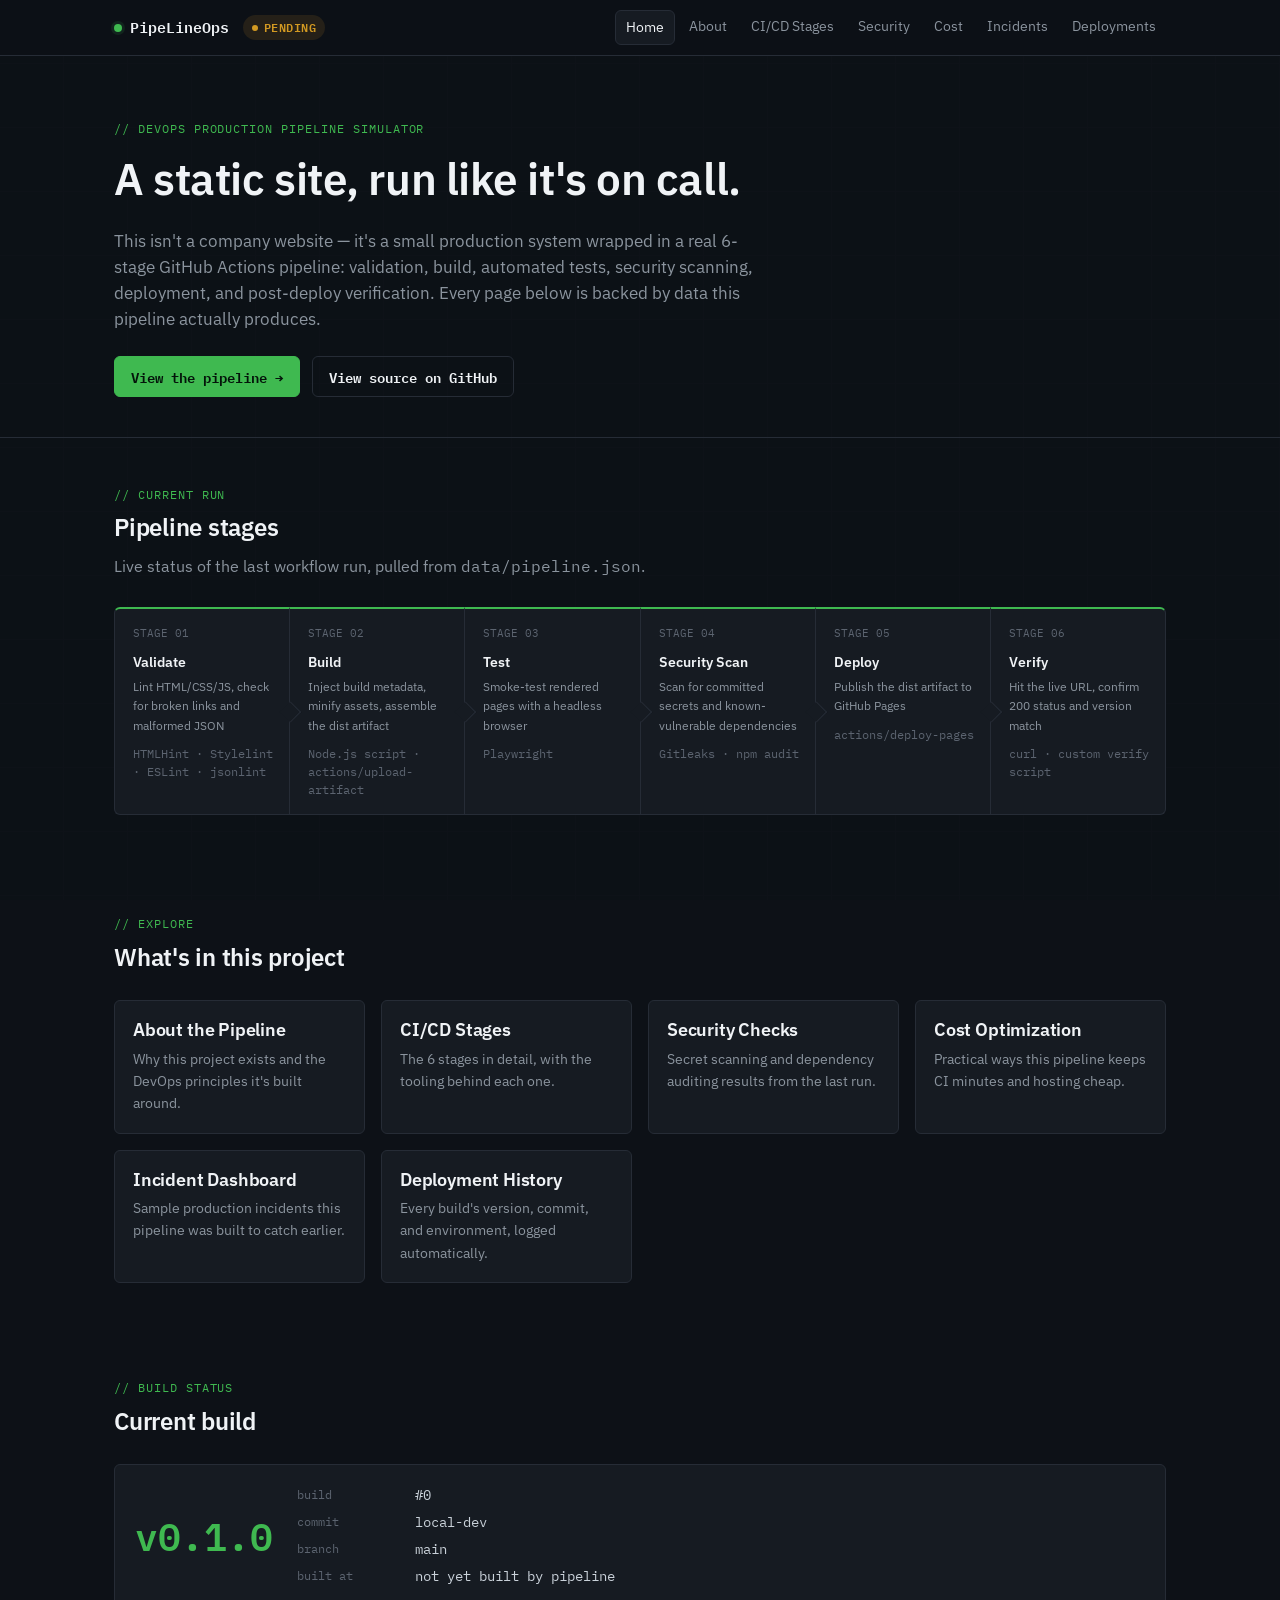
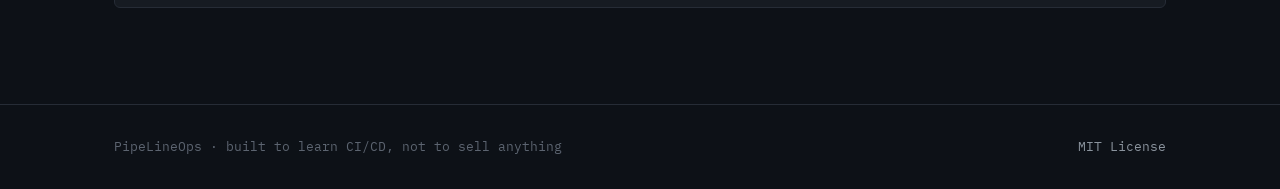
==== index.html @ 0829b1a0 "Initial commit: static site + 6-stage CI/CD pipeline" ====
<!DOCTYPE html>
<html lang="en">
<head>
<meta charset="UTF-8" />
<meta name="viewport" content="width=device-width, initial-scale=1.0" />
<title>PipeLineOps — DevOps Production Pipeline Simulator</title>
<meta name="description" content="A simulated production site wrapped in a real 6-stage GitHub Actions CI/CD pipeline: validation, build, test, security scan, deploy, verify." />
<link rel="preconnect" href="https://fonts.googleapis.com">
<link href="https://fonts.googleapis.com/css2?family=IBM+Plex+Mono:wght@400;500;600&family=IBM+Plex+Sans:wght@400;500;600;700&display=swap" rel="stylesheet">
<link rel="stylesheet" href="css/style.css" />
<link rel="stylesheet" href="css/dashboard.css" />
<link rel="stylesheet" href="css/responsive.css" />
<script>window.PIPELINEOPS_DATA_ROOT = "data/";</script>
</head>
<body>
<a class="skip-link" href="#main">Skip to content</a>

<header class="site-header">
  <div class="container">
    <div class="brand"><span class="dot"></span> PipeLineOps <span data-build-status class="badge badge--success" style="margin-left:6px">success</span></div>
    <button class="nav-toggle" aria-expanded="false" aria-label="Toggle navigation">menu</button>
    <nav class="main-nav">
      <a href="index.html" aria-current="page">Home</a>
      <a href="pages/about.html">About</a>
      <a href="pages/pipeline.html">CI/CD Stages</a>
      <a href="pages/security.html">Security</a>
      <a href="pages/cost.html">Cost</a>
      <a href="pages/incidents.html">Incidents</a>
      <a href="pages/deployment.html">Deployments</a>
    </nav>
  </div>
</header>

<main id="main">
  <section class="hero">
    <div class="container">
      <span class="eyebrow">// devops production pipeline simulator</span>
      <h1>A static site, run like it's on call.</h1>
      <p class="lead">This isn't a company website — it's a small production system wrapped in a real
        6-stage GitHub Actions pipeline: validation, build, automated tests, security scanning,
        deployment, and post-deploy verification. Every page below is backed by data this pipeline
        actually produces.</p>
      <div class="hero-actions">
        <a class="btn btn--primary" href="pages/pipeline.html">View the pipeline →</a>
        <a class="btn btn--ghost" href="https://github.com" target="_blank" rel="noopener">View source on GitHub</a>
      </div>
    </div>
  </section>

  <section>
    <div class="container">
      <div class="section-head">
        <span class="eyebrow">// current run</span>
        <h2>Pipeline stages</h2>
        <p>Live status of the last workflow run, pulled from <code>data/pipeline.json</code>.</p>
      </div>
      <div class="stage-tracker" data-stage-tracker>
        <p>Loading pipeline status…</p>
      </div>
    </div>
  </section>

  <section>
    <div class="container">
      <div class="section-head">
        <span class="eyebrow">// explore</span>
        <h2>What's in this project</h2>
      </div>
      <div class="card-grid">
        <a class="card" href="pages/about.html">
          <h3>About the Pipeline</h3>
          <p>Why this project exists and the DevOps principles it's built around.</p>
        </a>
        <a class="card" href="pages/pipeline.html">
          <h3>CI/CD Stages</h3>
          <p>The 6 stages in detail, with the tooling behind each one.</p>
        </a>
        <a class="card" href="pages/security.html">
          <h3>Security Checks</h3>
          <p>Secret scanning and dependency auditing results from the last run.</p>
        </a>
        <a class="card" href="pages/cost.html">
          <h3>Cost Optimization</h3>
          <p>Practical ways this pipeline keeps CI minutes and hosting cheap.</p>
        </a>
        <a class="card" href="pages/incidents.html">
          <h3>Incident Dashboard</h3>
          <p>Sample production incidents this pipeline was built to catch earlier.</p>
        </a>
        <a class="card" href="pages/deployment.html">
          <h3>Deployment History</h3>
          <p>Every build's version, commit, and environment, logged automatically.</p>
        </a>
      </div>
    </div>
  </section>

  <section>
    <div class="container">
      <div class="section-head">
        <span class="eyebrow">// build status</span>
        <h2>Current build</h2>
      </div>
      <div class="panel version-card">
        <div class="version-number" data-version>v0.0.0</div>
        <div class="version-meta">
          <div class="row"><span class="k">build</span><span class="v" data-build-number>#0</span></div>
          <div class="row"><span class="k">commit</span><span class="v" data-commit-sha>—</span></div>
          <div class="row"><span class="k">branch</span><span class="v" data-branch>—</span></div>
          <div class="row"><span class="k">built at</span><span class="v" data-built-at>—</span></div>
        </div>
      </div>
    </div>
  </section>
</main>

<footer class="site-footer">
  <div class="container">
    <span>PipeLineOps · built to learn CI/CD, not to sell anything</span>
    <span><a href="LICENSE">MIT License</a></span>
  </div>
</footer>

<script src="js/navigation.js"></script>
<script src="js/app.js"></script>
<script src="js/version.js"></script>
</body>
</html>
---- css/style.css ----
/* =========================================================
   PipeLineOps — base styles
   Design language: real CI/CD dashboard, not a marketing site.
   Palette lifted from GitHub Actions run logs / status semantics.
   ========================================================= */

:root {
  /* Surfaces */
  --bg: #0d1117;
  --bg-raised: #12181f;
  --panel: #161b22;
  --panel-border: #262c36;
  --panel-hover: #1c2128;

  /* Text */
  --text: #c9d1d9;
  --text-dim: #8b949e;
  --text-faint: #5c6470;
  --text-bright: #f0f3f6;

  /* Status semantics — same meaning everywhere in the app */
  --status-success: #3fb950;
  --status-success-bg: rgba(63, 185, 80, 0.12);
  --status-warning: #d29922;
  --status-warning-bg: rgba(210, 153, 34, 0.12);
  --status-fail: #f85149;
  --status-fail-bg: rgba(248, 81, 73, 0.12);
  --status-info: #58a6ff;
  --status-info-bg: rgba(88, 166, 255, 0.12);
  --status-running: #a371f7;
  --status-running-bg: rgba(163, 113, 247, 0.12);

  /* Type */
  --font-sans: "IBM Plex Sans", -apple-system, "Segoe UI", sans-serif;
  --font-mono: "IBM Plex Mono", "SFMono-Regular", Consolas, monospace;

  --radius: 6px;
  --header-h: 56px;
}

* { box-sizing: border-box; }

html { scroll-behavior: smooth; }

body {
  margin: 0;
  background: var(--bg);
  background-image:
    linear-gradient(var(--panel-border) 1px, transparent 1px),
    linear-gradient(90deg, var(--panel-border) 1px, transparent 1px);
  background-size: 64px 64px;
  background-attachment: fixed;
  background-position: -1px -1px;
  color: var(--text);
  font-family: var(--font-sans);
  line-height: 1.55;
  -webkit-font-smoothing: antialiased;
}

/* subtle grid only shows through on true black areas */
body::before {
  content: "";
  position: fixed;
  inset: 0;
  background: var(--bg);
  opacity: 0.94;
  z-index: -1;
}

a { color: var(--status-info); text-decoration: none; }
a:hover { text-decoration: underline; }
a:focus-visible, button:focus-visible, [tabindex]:focus-visible {
  outline: 2px solid var(--status-info);
  outline-offset: 2px;
}

h1, h2, h3, h4 {
  font-family: var(--font-sans);
  color: var(--text-bright);
  font-weight: 600;
  line-height: 1.25;
  margin: 0 0 0.5em;
  letter-spacing: -0.01em;
}
h1 { font-size: clamp(1.9rem, 3vw + 1rem, 2.75rem); }
h2 { font-size: 1.5rem; }
h3 { font-size: 1.125rem; }

p { color: var(--text-dim); margin: 0 0 1em; }

code, .mono { font-family: var(--font-mono); }

.container {
  max-width: 1100px;
  margin: 0 auto;
  padding: 0 24px;
}

/* ---------- header / nav ---------- */
.site-header {
  position: sticky;
  top: 0;
  z-index: 50;
  height: var(--header-h);
  display: flex;
  align-items: center;
  background: rgba(13, 17, 23, 0.88);
  backdrop-filter: blur(8px);
  border-bottom: 1px solid var(--panel-border);
}

.site-header .container {
  display: flex;
  align-items: center;
  justify-content: space-between;
  gap: 16px;
  width: 100%;
}

.brand {
  display: flex;
  align-items: center;
  gap: 8px;
  font-family: var(--font-mono);
  font-weight: 600;
  color: var(--text-bright);
  font-size: 0.95rem;
}
.brand .dot {
  width: 8px; height: 8px; border-radius: 50%;
  background: var(--status-success);
  box-shadow: 0 0 0 3px var(--status-success-bg);
  animation: pulse 2.2s ease-in-out infinite;
}
@keyframes pulse {
  0%, 100% { opacity: 1; }
  50% { opacity: 0.4; }
}

.main-nav { display: flex; gap: 4px; }
.main-nav a {
  color: var(--text-dim);
  font-size: 0.875rem;
  padding: 6px 10px;
  border-radius: var(--radius);
  text-decoration: none;
}
.main-nav a:hover { color: var(--text-bright); background: var(--panel-hover); }
.main-nav a[aria-current="page"] {
  color: var(--text-bright);
  background: var(--panel);
  border: 1px solid var(--panel-border);
}

.nav-toggle {
  display: none;
  background: none;
  border: 1px solid var(--panel-border);
  color: var(--text-bright);
  border-radius: var(--radius);
  padding: 6px 10px;
  font-family: var(--font-mono);
  cursor: pointer;
}

/* ---------- badges / status chips ---------- */
.badge {
  display: inline-flex;
  align-items: center;
  gap: 6px;
  font-family: var(--font-mono);
  font-size: 0.75rem;
  font-weight: 600;
  padding: 3px 9px;
  border-radius: 999px;
  text-transform: uppercase;
  letter-spacing: 0.04em;
  white-space: nowrap;
}
.badge::before {
  content: "";
  width: 6px; height: 6px; border-radius: 50%;
  background: currentColor;
}
.badge--success { color: var(--status-success); background: var(--status-success-bg); }
.badge--warning { color: var(--status-warning); background: var(--status-warning-bg); }
.badge--fail    { color: var(--status-fail);    background: var(--status-fail-bg); }
.badge--info    { color: var(--status-info);    background: var(--status-info-bg); }
.badge--running { color: var(--status-running); background: var(--status-running-bg); }

/* ---------- panels / cards ---------- */
.panel {
  background: var(--panel);
  border: 1px solid var(--panel-border);
  border-radius: var(--radius);
  padding: 20px;
}

.card-grid {
  display: grid;
  grid-template-columns: repeat(auto-fit, minmax(240px, 1fr));
  gap: 16px;
}

.card {
  background: var(--panel);
  border: 1px solid var(--panel-border);
  border-radius: var(--radius);
  padding: 18px;
  transition: border-color 0.15s ease, transform 0.15s ease;
}
.card:hover { border-color: #3a4351; transform: translateY(-2px); }
.card h3 { margin-bottom: 6px; }
.card p { margin-bottom: 0; font-size: 0.9rem; }

/* ---------- hero ---------- */
.hero {
  padding: 64px 0 40px;
  border-bottom: 1px solid var(--panel-border);
}
.eyebrow {
  font-family: var(--font-mono);
  font-size: 0.75rem;
  color: var(--status-success);
  text-transform: uppercase;
  letter-spacing: 0.08em;
  margin-bottom: 12px;
  display: block;
}
.hero p.lead {
  font-size: 1.05rem;
  max-width: 640px;
}
.hero-actions { display: flex; gap: 12px; margin-top: 24px; flex-wrap: wrap; }

.btn {
  font-family: var(--font-mono);
  font-size: 0.85rem;
  font-weight: 600;
  padding: 9px 16px;
  border-radius: var(--radius);
  border: 1px solid var(--panel-border);
  cursor: pointer;
  display: inline-flex;
  align-items: center;
  gap: 8px;
}
.btn--primary {
  background: var(--status-success);
  color: #04140a;
  border-color: var(--status-success);
}
.btn--primary:hover { text-decoration: none; filter: brightness(1.08); }
.btn--ghost { background: transparent; color: var(--text-bright); }
.btn--ghost:hover { text-decoration: none; background: var(--panel-hover); }

/* ---------- sections ---------- */
section { padding: 48px 0; }
.section-head { margin-bottom: 28px; }
.section-head .eyebrow { margin-bottom: 8px; }

/* ---------- terminal block ---------- */
.terminal {
  background: #01040a;
  border: 1px solid var(--panel-border);
  border-radius: var(--radius);
  overflow: hidden;
  font-family: var(--font-mono);
  font-size: 0.82rem;
}
.terminal-bar {
  display: flex;
  gap: 6px;
  padding: 10px 12px;
  background: var(--bg-raised);
  border-bottom: 1px solid var(--panel-border);
}
.terminal-bar span {
  width: 10px; height: 10px; border-radius: 50%;
  background: var(--panel-border);
}
.terminal-body { padding: 16px; color: #8ec07c; white-space: pre-wrap; }
.terminal-body .line-dim { color: var(--text-faint); }
.terminal-body .line-info { color: var(--status-info); }
.terminal-body .line-warn { color: var(--status-warning); }

/* ---------- table ---------- */
table { width: 100%; border-collapse: collapse; font-size: 0.9rem; }
th, td {
  text-align: left;
  padding: 10px 12px;
  border-bottom: 1px solid var(--panel-border);
}
th {
  font-family: var(--font-mono);
  font-size: 0.72rem;
  text-transform: uppercase;
  letter-spacing: 0.05em;
  color: var(--text-faint);
}
tbody tr:hover { background: var(--panel-hover); }

/* ---------- footer ---------- */
.site-footer {
  border-top: 1px solid var(--panel-border);
  padding: 32px 0;
  margin-top: 48px;
}
.site-footer .container {
  display: flex;
  justify-content: space-between;
  flex-wrap: wrap;
  gap: 12px;
  font-size: 0.8rem;
  color: var(--text-faint);
  font-family: var(--font-mono);
}
.site-footer a { color: var(--text-dim); }

/* ---------- misc ---------- */
.stat {
  font-family: var(--font-mono);
  font-size: 1.9rem;
  color: var(--text-bright);
  font-weight: 600;
}
.stat-label {
  font-size: 0.72rem;
  color: var(--text-faint);
  text-transform: uppercase;
  letter-spacing: 0.06em;
}
.skip-link {
  position: absolute;
  left: -999px;
  top: 0;
  background: var(--status-info);
  color: #04140a;
  padding: 8px 12px;
  z-index: 100;
}
.skip-link:focus { left: 8px; top: 8px; }

@media (prefers-reduced-motion: reduce) {
  * { animation-duration: 0.001ms !important; transition-duration: 0.001ms !important; }
}
---- css/dashboard.css ----
/* =========================================================
   PipeLineOps — dashboard & pipeline visualization styles
   ========================================================= */

/* ---------- Signature element: the stage tracker ----------
   A horizontal run of the 6 pipeline stages, styled like a
   real CI run view. Order carries real information here
   (stages execute in sequence), so numbering is earned. */

.stage-tracker {
  display: flex;
  align-items: stretch;
  gap: 0;
  overflow-x: auto;
  padding-bottom: 4px;
}

.stage {
  flex: 1 1 0;
  min-width: 150px;
  position: relative;
  background: var(--panel);
  border: 1px solid var(--panel-border);
  padding: 16px 16px 16px 18px;
}
.stage:not(:last-child) { border-right: none; }
.stage:first-child { border-radius: var(--radius) 0 0 var(--radius); }
.stage:last-child { border-radius: 0 var(--radius) var(--radius) 0; }

.stage::after {
  content: "";
  position: absolute;
  right: -9px;
  top: 50%;
  transform: translateY(-50%) rotate(45deg);
  width: 14px; height: 14px;
  background: var(--panel);
  border-top: 1px solid var(--panel-border);
  border-right: 1px solid var(--panel-border);
  z-index: 2;
}
.stage:last-child::after { display: none; }

.stage-num {
  font-family: var(--font-mono);
  font-size: 0.7rem;
  color: var(--text-faint);
  display: block;
  margin-bottom: 8px;
}
.stage-name {
  font-weight: 600;
  color: var(--text-bright);
  font-size: 0.9rem;
  margin-bottom: 4px;
}
.stage-desc {
  font-size: 0.78rem;
  color: var(--text-dim);
  margin-bottom: 10px;
  min-height: 32px;
}

.stage[data-status="success"] { border-top: 2px solid var(--status-success); }
.stage[data-status="warning"] { border-top: 2px solid var(--status-warning); }
.stage[data-status="fail"]    { border-top: 2px solid var(--status-fail); }
.stage[data-status="running"] { border-top: 2px solid var(--status-running); }
.stage[data-status="pending"] { border-top: 2px solid var(--panel-border); }

.stage[data-status="success"]::after,
.stage[data-status="pending"]::after { background: var(--panel); }

@keyframes stage-in {
  from { opacity: 0; transform: translateY(6px); }
  to { opacity: 1; transform: translateY(0); }
}
.stage { animation: stage-in 0.4s ease backwards; }
.stage:nth-child(1) { animation-delay: 0.03s; }
.stage:nth-child(2) { animation-delay: 0.09s; }
.stage:nth-child(3) { animation-delay: 0.15s; }
.stage:nth-child(4) { animation-delay: 0.21s; }
.stage:nth-child(5) { animation-delay: 0.27s; }
.stage:nth-child(6) { animation-delay: 0.33s; }

/* ---------- version card ---------- */
.version-card {
  display: grid;
  grid-template-columns: auto 1fr;
  gap: 24px;
  align-items: center;
}
.version-number {
  font-family: var(--font-mono);
  font-size: 2.4rem;
  color: var(--status-success);
  font-weight: 600;
  line-height: 1;
}
.version-meta { display: grid; gap: 6px; font-size: 0.85rem; }
.version-meta .row { display: flex; gap: 8px; }
.version-meta .k { color: var(--text-faint); min-width: 110px; font-family: var(--font-mono); font-size: 0.78rem; }
.version-meta .v { color: var(--text); font-family: var(--font-mono); }

/* ---------- incident feed ---------- */
.incident {
  display: grid;
  grid-template-columns: 90px 1fr auto;
  gap: 16px;
  align-items: start;
  padding: 16px 0;
  border-bottom: 1px solid var(--panel-border);
}
.incident:last-child { border-bottom: none; }
.incident-sev {
  font-family: var(--font-mono);
  font-size: 0.7rem;
  text-transform: uppercase;
  letter-spacing: 0.04em;
  padding-top: 2px;
}
.incident-sev--sev1 { color: var(--status-fail); }
.incident-sev--sev2 { color: var(--status-warning); }
.incident-sev--sev3 { color: var(--status-info); }
.incident h4 { margin: 0 0 4px; color: var(--text-bright); font-size: 0.95rem; }
.incident .meta { font-size: 0.78rem; color: var(--text-faint); font-family: var(--font-mono); }
.incident .impact { font-size: 0.85rem; color: var(--text-dim); margin-top: 6px; }

/* ---------- security scan list ---------- */
.scan-row {
  display: grid;
  grid-template-columns: 1fr auto auto;
  gap: 12px;
  align-items: center;
  padding: 12px 0;
  border-bottom: 1px solid var(--panel-border);
  font-size: 0.88rem;
}
.scan-row:last-child { border-bottom: none; }
.scan-row .tool { font-family: var(--font-mono); color: var(--text-bright); }
.scan-row .findings { color: var(--text-faint); font-size: 0.8rem; }

/* ---------- deployment history table extras ---------- */
.env-tag {
  font-family: var(--font-mono);
  font-size: 0.7rem;
  padding: 2px 7px;
  border-radius: 4px;
  background: var(--panel-hover);
  color: var(--text-dim);
  border: 1px solid var(--panel-border);
}

/* ---------- cost tips ---------- */
.cost-tip {
  display: flex;
  gap: 14px;
  padding: 16px 0;
  border-bottom: 1px solid var(--panel-border);
}
.cost-tip:last-child { border-bottom: none; }
.cost-tip .save {
  font-family: var(--font-mono);
  color: var(--status-success);
  font-weight: 600;
  font-size: 0.85rem;
  min-width: 90px;
}

/* ---------- architecture diagram (pure CSS) ---------- */
.arch-diagram {
  display: flex;
  align-items: center;
  gap: 8px;
  flex-wrap: wrap;
  padding: 24px;
}
.arch-node {
  font-family: var(--font-mono);
  font-size: 0.8rem;
  background: var(--bg-raised);
  border: 1px solid var(--panel-border);
  border-radius: var(--radius);
  padding: 10px 14px;
  color: var(--text-bright);
  text-align: center;
}
.arch-arrow {
  color: var(--text-faint);
  font-family: var(--font-mono);
}
---- css/responsive.css ----
/* =========================================================
   PipeLineOps — responsive rules
   ========================================================= */

@media (max-width: 860px) {
  .stage-tracker { flex-direction: column; }
  .stage:not(:last-child) { border-right: 1px solid var(--panel-border); border-bottom: none; }
  .stage:first-child { border-radius: var(--radius) var(--radius) 0 0; }
  .stage:last-child { border-radius: 0 0 var(--radius) var(--radius); }
  .stage::after {
    right: 50%;
    top: auto;
    bottom: -9px;
    transform: translateX(50%) rotate(45deg);
  }
  .version-card { grid-template-columns: 1fr; text-align: left; }
}

@media (max-width: 720px) {
  .main-nav {
    position: absolute;
    top: var(--header-h);
    left: 0;
    right: 0;
    flex-direction: column;
    background: var(--bg);
    border-bottom: 1px solid var(--panel-border);
    padding: 8px;
    display: none;
  }
  .main-nav.open { display: flex; }
  .nav-toggle { display: inline-flex; }
  .incident { grid-template-columns: 1fr; }
  .incident-sev { padding-top: 0; }
  .scan-row { grid-template-columns: 1fr; text-align: left; }
}

@media (max-width: 520px) {
  .hero { padding: 40px 0 28px; }
  section { padding: 32px 0; }
  .card-grid { grid-template-columns: 1fr; }
}
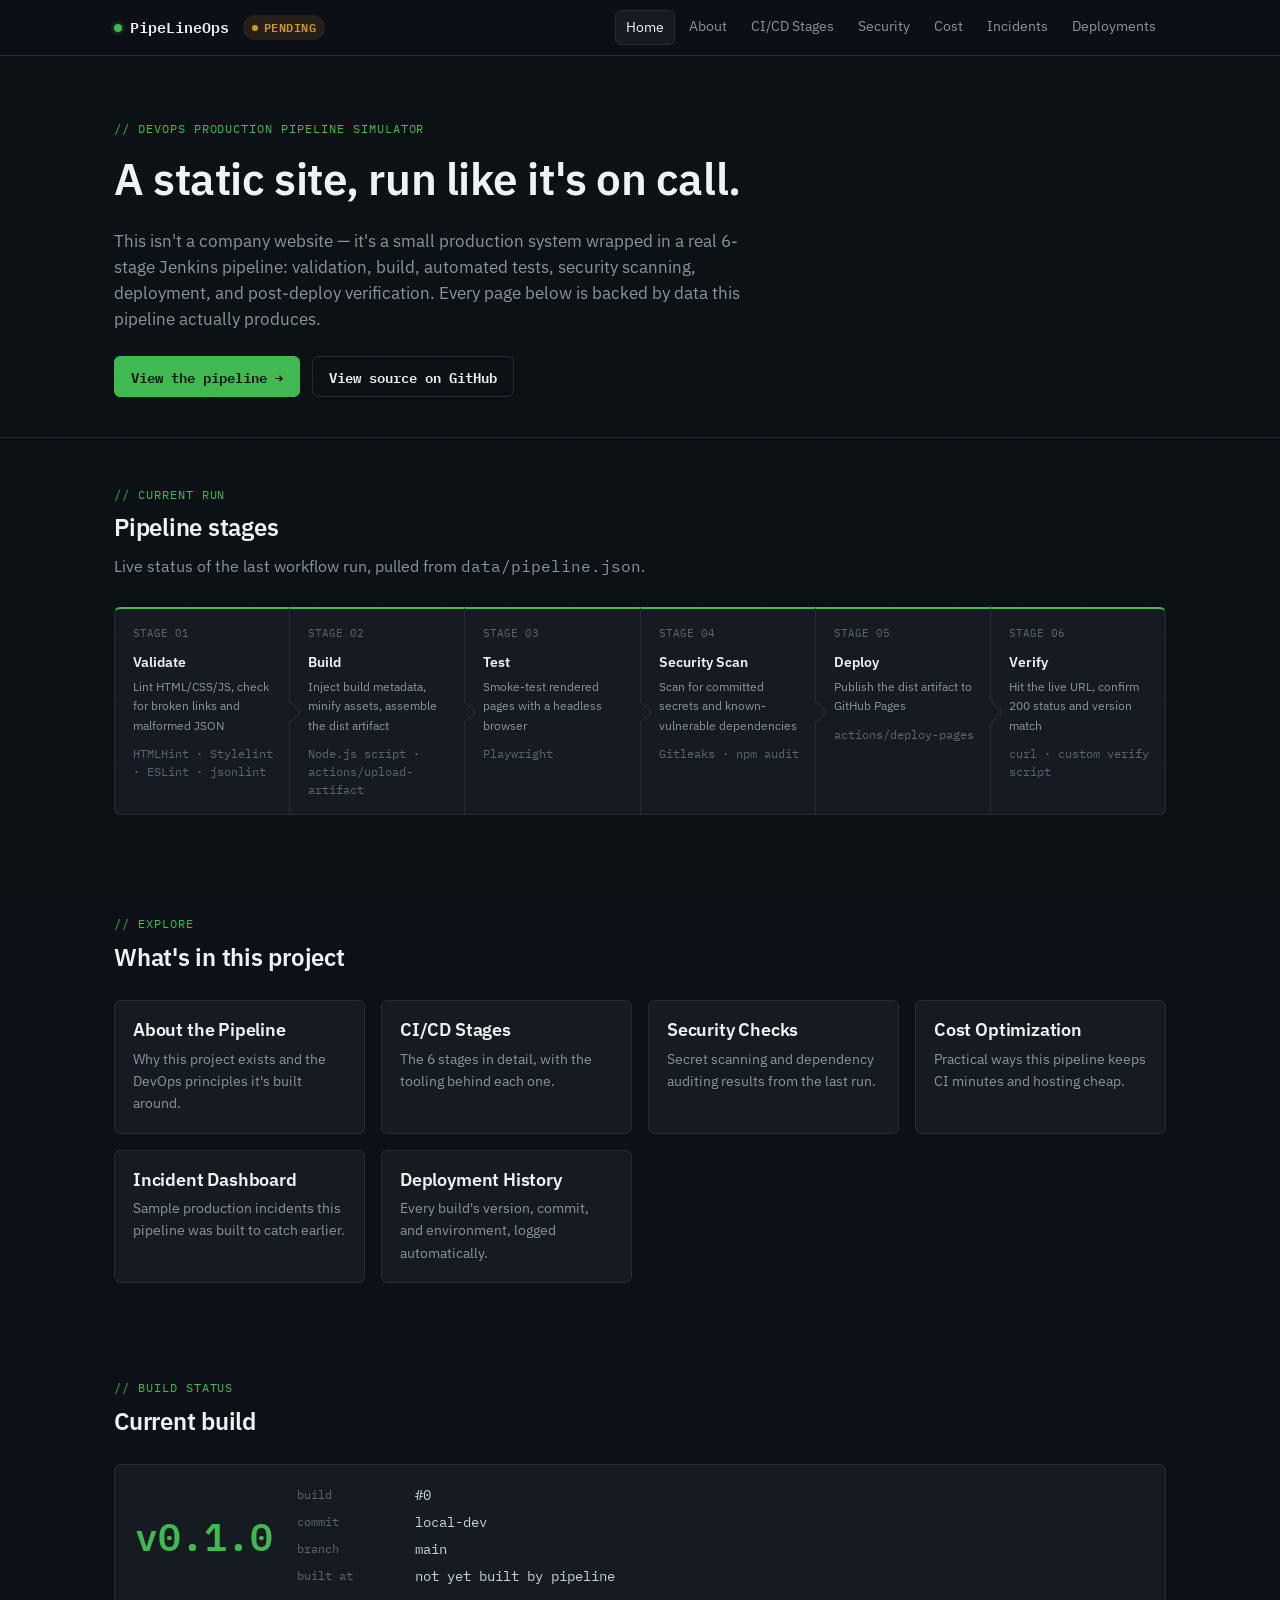
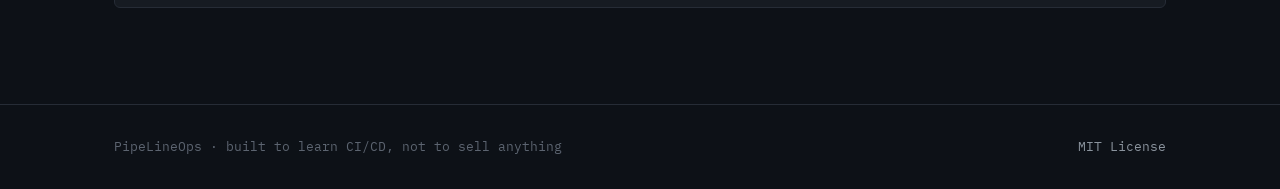
==== commit a4016fd8: "update site copy to reflect Jenkins + AWS S3 instead of GitHub Actions + Pages" ====
--- a/index.html
+++ b/index.html
@@ -4,7 +4,7 @@
 <meta charset="UTF-8" />
 <meta name="viewport" content="width=device-width, initial-scale=1.0" />
 <title>PipeLineOps — DevOps Production Pipeline Simulator</title>
-<meta name="description" content="A simulated production site wrapped in a real 6-stage GitHub Actions CI/CD pipeline: validation, build, test, security scan, deploy, verify." />
+<meta name="description" content="A simulated production site wrapped in a real 6-stage Jenkins CI/CD pipeline: validation, build, test, security scan, deploy, verify." />
 <link rel="preconnect" href="https://fonts.googleapis.com">
 <link href="https://fonts.googleapis.com/css2?family=IBM+Plex+Mono:wght@400;500;600&family=IBM+Plex+Sans:wght@400;500;600;700&display=swap" rel="stylesheet">
 <link rel="stylesheet" href="css/style.css" />
@@ -37,7 +37,7 @@
       <span class="eyebrow">// devops production pipeline simulator</span>
       <h1>A static site, run like it's on call.</h1>
       <p class="lead">This isn't a company website — it's a small production system wrapped in a real
-        6-stage GitHub Actions pipeline: validation, build, automated tests, security scanning,
+        6-stage Jenkins pipeline: validation, build, automated tests, security scanning,
         deployment, and post-deploy verification. Every page below is backed by data this pipeline
         actually produces.</p>
       <div class="hero-actions">
--- a/css/dashboard.css
+++ b/css/dashboard.css
@@ -22,6 +22,7 @@
   background: var(--panel);
   border: 1px solid var(--panel-border);
   padding: 16px 16px 16px 18px;
+  animation: stage-in 0.4s ease backwards;
 }
 .stage:not(:last-child) { border-right: none; }
 .stage:first-child { border-radius: var(--radius) 0 0 var(--radius); }
@@ -74,7 +75,6 @@
   from { opacity: 0; transform: translateY(6px); }
   to { opacity: 1; transform: translateY(0); }
 }
-.stage { animation: stage-in 0.4s ease backwards; }
 .stage:nth-child(1) { animation-delay: 0.03s; }
 .stage:nth-child(2) { animation-delay: 0.09s; }
 .stage:nth-child(3) { animation-delay: 0.15s; }
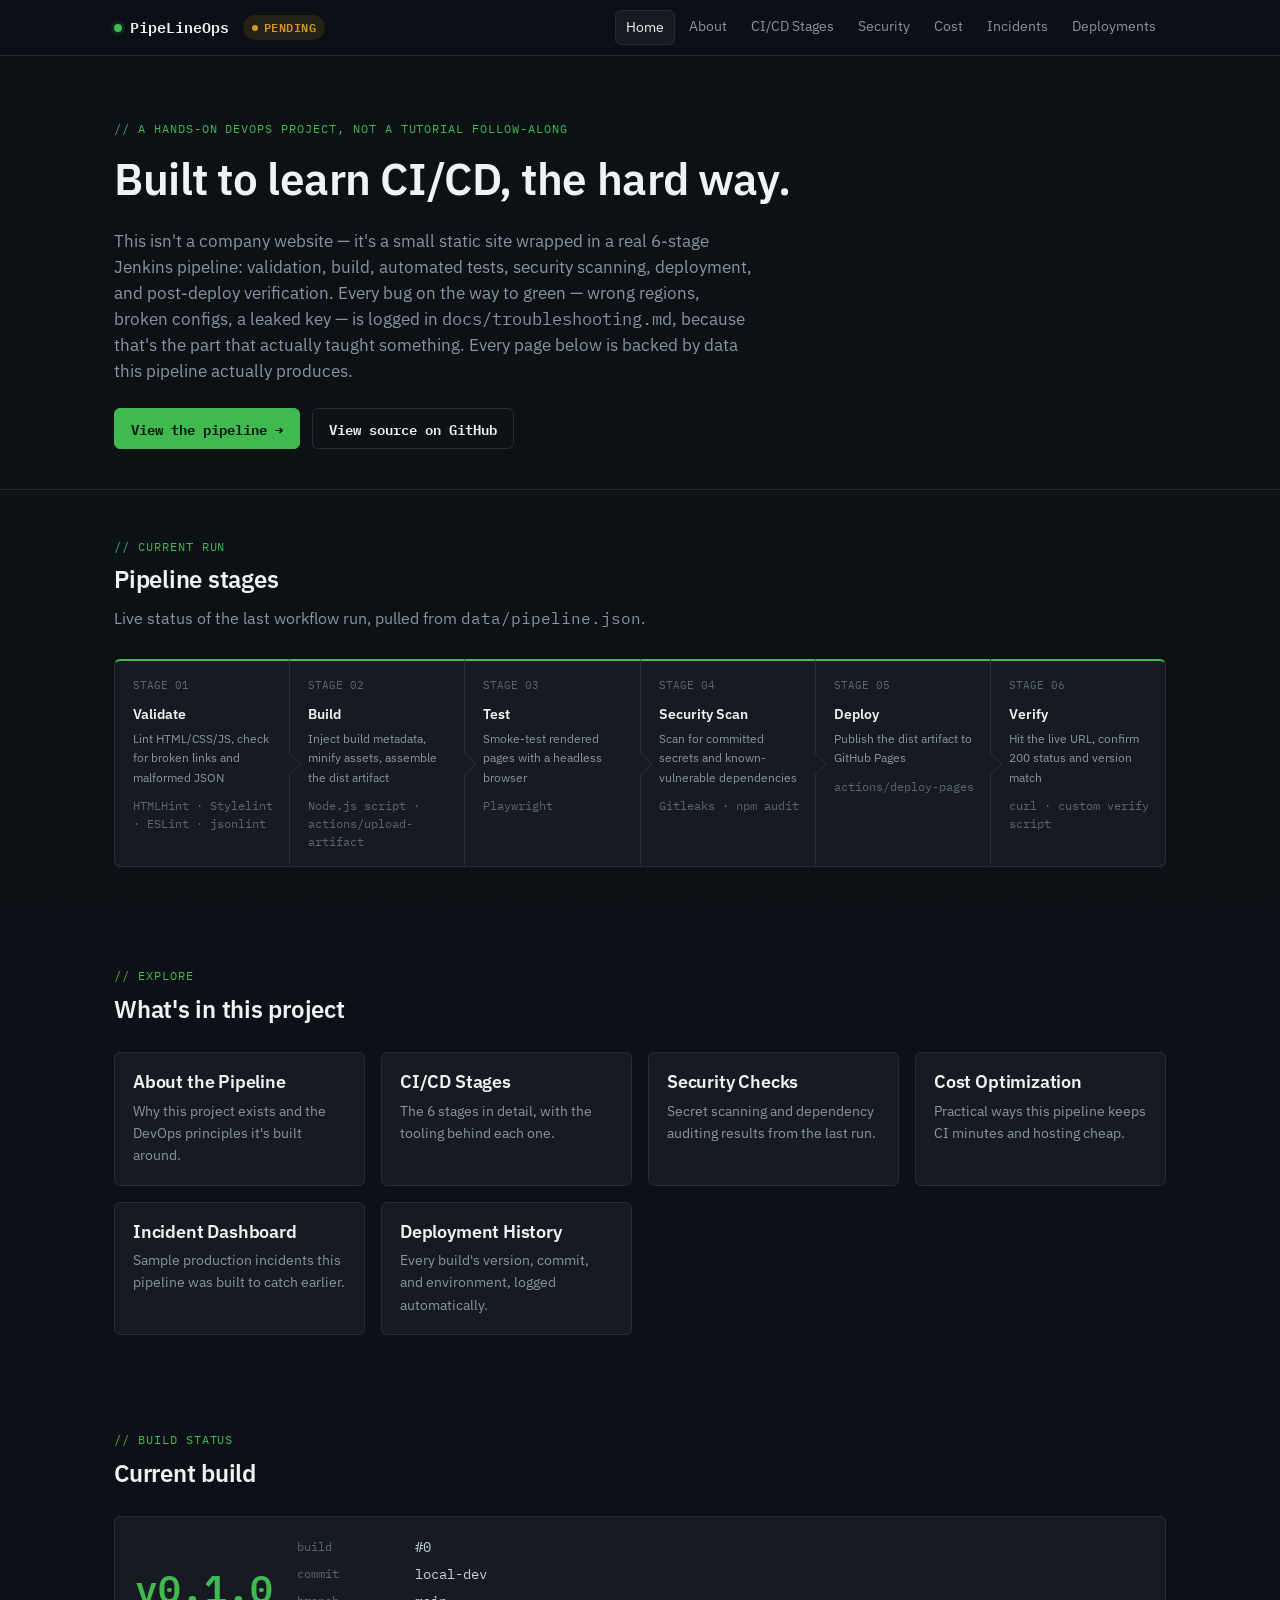
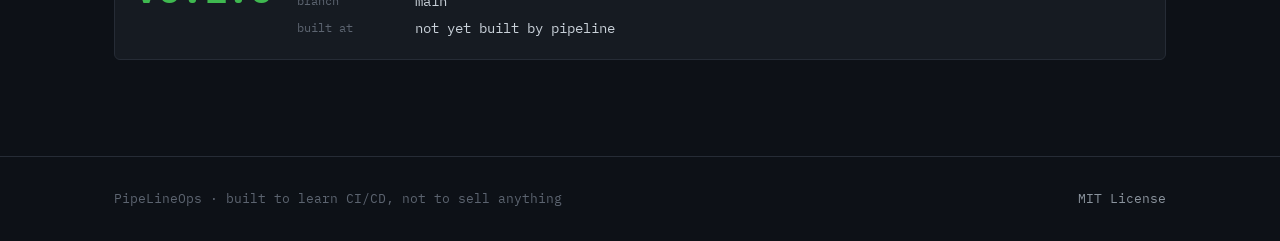
==== commit c469438f: "updated index front" ====
--- a/index.html
+++ b/index.html
@@ -34,12 +34,14 @@
 <main id="main">
   <section class="hero">
     <div class="container">
-      <span class="eyebrow">// devops production pipeline simulator</span>
-      <h1>A static site, run like it's on call.</h1>
-      <p class="lead">This isn't a company website — it's a small production system wrapped in a real
+     <span class="eyebrow">// a hands-on devops project, not a tutorial follow-along</span>
+      <h1>Built to learn CI/CD, the hard way.</h1>
+      <p class="lead">This isn't a company website — it's a small static site wrapped in a real
         6-stage Jenkins pipeline: validation, build, automated tests, security scanning,
-        deployment, and post-deploy verification. Every page below is backed by data this pipeline
-        actually produces.</p>
+        deployment, and post-deploy verification. Every bug on the way to green — wrong regions,
+        broken configs, a leaked key — is logged in <code>docs/troubleshooting.md</code>, because
+        that's the part that actually taught something. Every page below is backed by data this
+        pipeline actually produces.</p>
       <div class="hero-actions">
         <a class="btn btn--primary" href="pages/pipeline.html">View the pipeline →</a>
         <a class="btn btn--ghost" href="https://github.com" target="_blank" rel="noopener">View source on GitHub</a>
